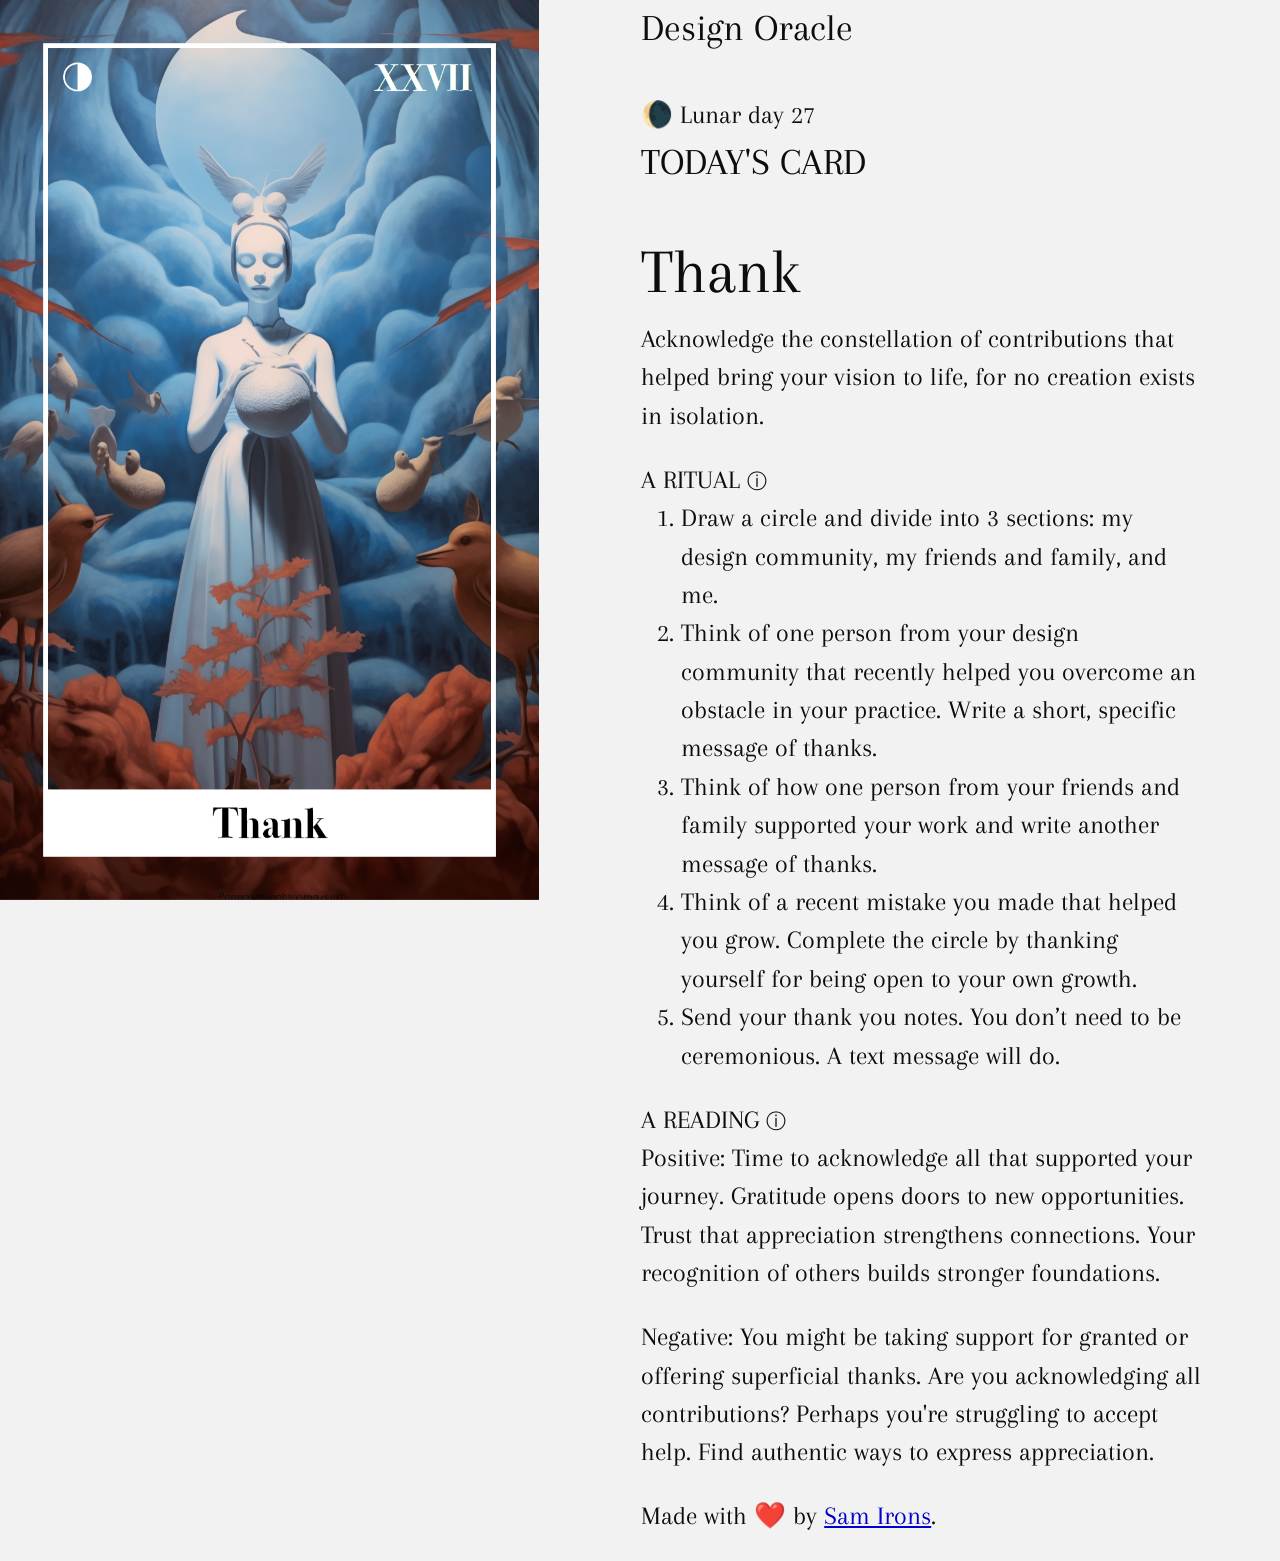
==== index.html @ b8d7bd9b "link color, dark mode image contrast, fixed card div on landscape, made by link" ====
<!DOCTYPE html>
<html lang="en">
<head>
  <meta charset="utf-8"/>
  <meta name="viewport" content="width=device-width, initial-scale=1">
  <link rel="stylesheet" href="css/normalize.css"/>
  <link rel="stylesheet" href="css/style.css"/>
  <link rel="icon" href="data:image/svg+xml,<svg xmlns=%22http://www.w3.org/2000/svg%22 viewBox=%220 0 100 100%22><text y=%22.9em%22 font-size=%2290%22>🌗</text></svg>">
  <title>𝐓𝐨𝐝𝐚𝐲'𝐬 𝐜𝐚𝐫𝐝 | 𝐃𝐞𝐬𝐢𝐠𝐧 𝐎𝐫𝐚𝐜𝐥𝐞</title>
</head>
<body>
  <nav>
    <h1>Design Oracle</h1>
  </nav>
  <div id="hero">
  </div>
  <div id="wrapper">
    <section>
      <div id="cardContent">
        <div id="lunarContainer">
        </div>
        <h2>Today's card</h2>
        <h3 id="cardTitle"></h3>
      </div>
      <div id="ritualContainer">
        <h4>A RITUAL</h4>
        <div class="tooltip">ⓘ<span class="tooltipText">For practical designers, use this ritual to explore today's card in your design practice.</span></div>
        <ol id="ritual">
        </ol>
      </div>
      <div id="oracleContainer">
        <h4>A READING</h4>
        <div class="tooltip">ⓘ<span class="tooltipText">For intuitive designers, use the following interpretations to drive insights and personal revelations about your practice.</span></div>
      </div>
      <p>Made with ❤️ by <a href="http://www.samirons.me/" target="_blank">Sam Irons</a>.</p>
    </section>
  </div>
<script type="text/javascript" src="index.js"></script>
<script type="module" src="content.js"></script>
</body>
</html>
---- css/style.css ----
:root {
    --primary-hs: 0 0%;
    --link-hs: 240 100%;
    --visited-link-hs: 271 68%;
    --l-0: 5%;
    --l-30: 30%;
    --l-80: 80%;
    --l-100: 95%;
    --l-link: 40%; }

@media (prefers-color-scheme: dark) {
    :root {
        --l-0: 95%;
        --l-30: 70%;
        --l-80: 20%;
        --l-100: 5%;
        --l-link: 75%; }
    img { filter: brightness(.85) contrast(1.1); }
}

@font-face {
font-family: 'Arapey Regular';
src: url('../fonts/Arapey-Regular.ttf') format('truetype');
font-weight: 1 999; }

@font-face {
font-family: 'Arapey Italic';
src: url('../fonts/Arapey-Italic.ttf') format('truetype');
font-weight: 1 999; }

html { vertical-align: baseline; }

body {
font-family: 'Arapey Regular', Iowan Old Style, Apple Garamond, Baskerville, Times New Roman, Droid Serif, Times, Source Serif Pro, serif, Apple Color Emoji, Segoe UI Emoji, Segoe UI Symbol;
line-height: 1.5; 
color: hsl(var(--primary-hs) var(--l-0));
background-color: hsl(var(--primary-hs) var(--l-100)); }

img {
display:  block;
max-width: 100dvw; }

section {
padding: 0 2em;
max-width: 35em; }

nav { padding:0 2em; }

@media (orientation: landscape) {
    body { 
        font-size: 2dvw;
        display: grid;
        grid-template-columns: calc((100dvh - 2.25em) * .67) 1fr;
        grid-template-rows: 2.25em 1fr;
    }
    
    nav {
        grid-column: 2 / span 1;
        grid-row: 1 / span 1;
        padding: 0 3em; }

    section {
        padding: 0 3em;
    }
    
    img.hero { height:calc(100dvh); }
    
    div#hero { 
        grid-column: 1 / span 1;
        grid-row: 1 / span 2;
        position: sticky;
        top: 0;
        height: 100vh; }
    
    div#wrapper { 
        grid-column: 2 / span 1;
        grid-row: 2 / span 1; }

    .tooltip .tooltipText { width: 20dvw; }
}

@media (orientation: portrait) {
    body { 
        font-size: 3dvh;
        line-height: 1.5; }
    
    img.hero { width:100dvw; }

    
    .tooltip .tooltipText { width: 20dvh; }
}


h1 { 
font-size: 1.5em;
margin: 0; }

h2 {
margin: 0;
text-transform: uppercase; }

h3 {
font-size: 2.5em; 
margin: .5em 0 0 0 }

h4 {
display: inline-block;
margin: 0; }

p, ol { margin-top:0 }

a { color: hsl(var(--link-hs) var(--l-link)); }

#lunarContainer p {
margin-top: 1.5em;
margin-bottom: 0;
}

.tooltip {
  font-size: .8em;
  position: relative;
  display: inline-block; }

.tooltip .tooltipText {
  visibility: hidden;
  background-color: black;
  color: #fff;
  padding: .5em;
  border-radius: 2px;
  position: absolute;
  z-index: 1; }

.tooltip:hover .tooltipText { visibility: visible; }
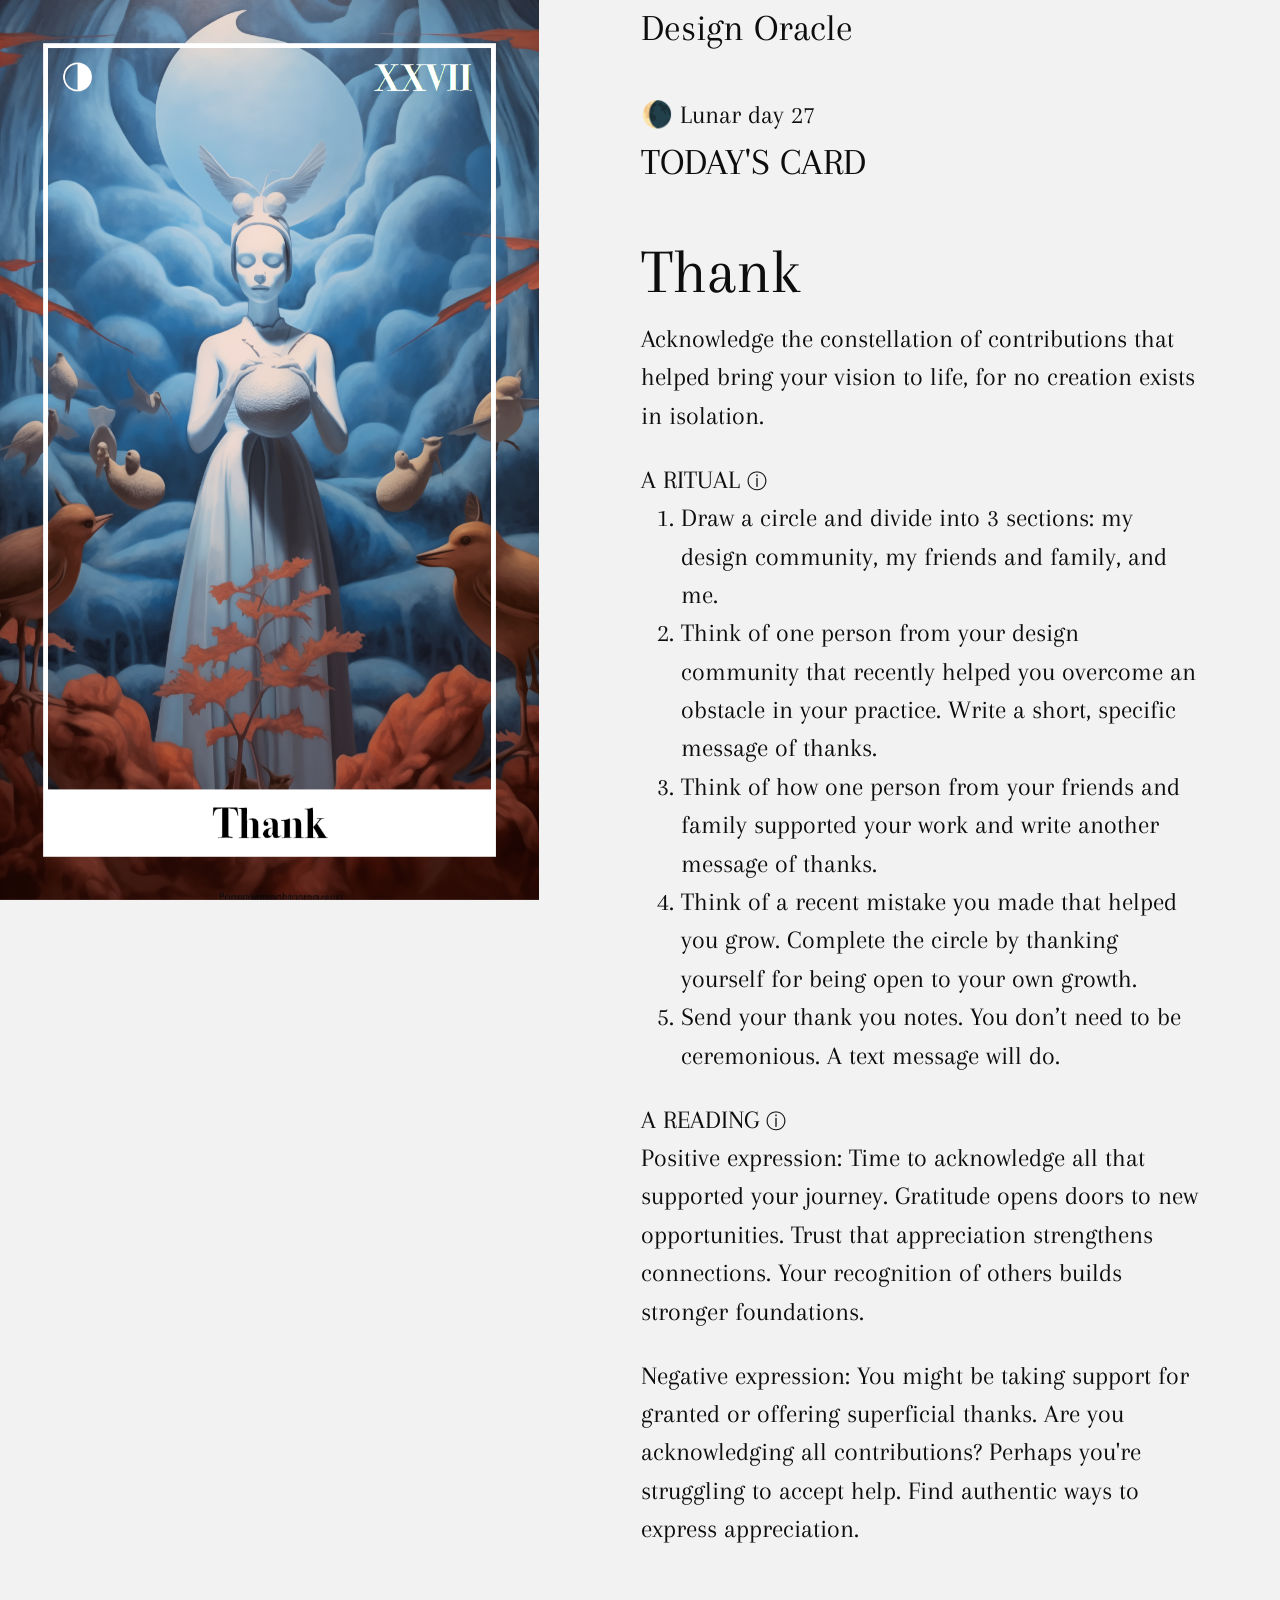
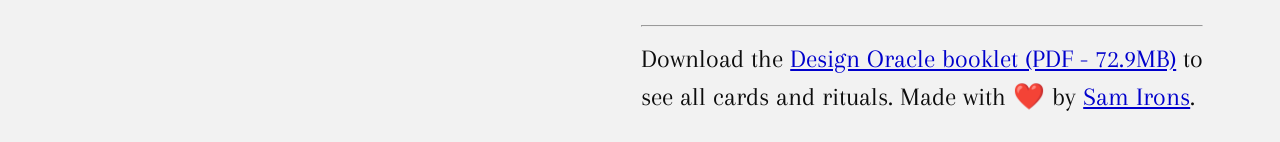
==== commit 00026357: "Added booklet PDF for download, added card content for Embark and Polish" ====
--- a/index.html
+++ b/index.html
@@ -32,7 +32,9 @@
         <h4>A READING</h4>
         <div class="tooltip">ⓘ<span class="tooltipText">For intuitive designers, use the following interpretations to drive insights and personal revelations about your practice.</span></div>
       </div>
-      <p>Made with ❤️ by <a href="http://www.samirons.me/" target="_blank">Sam Irons</a>.</p>
+      <br/>
+      <hr/>
+      <p>Download the <a href="files/design-oracle-booklet.pdf" target="_blank">Design Oracle booklet (PDF - 72.9MB)</a> to see all cards and rituals. Made with ❤️ by <a href="http://www.samirons.me/" target="_blank">Sam Irons</a>.</p>
     </section>
   </div>
 <script type="text/javascript" src="index.js"></script>
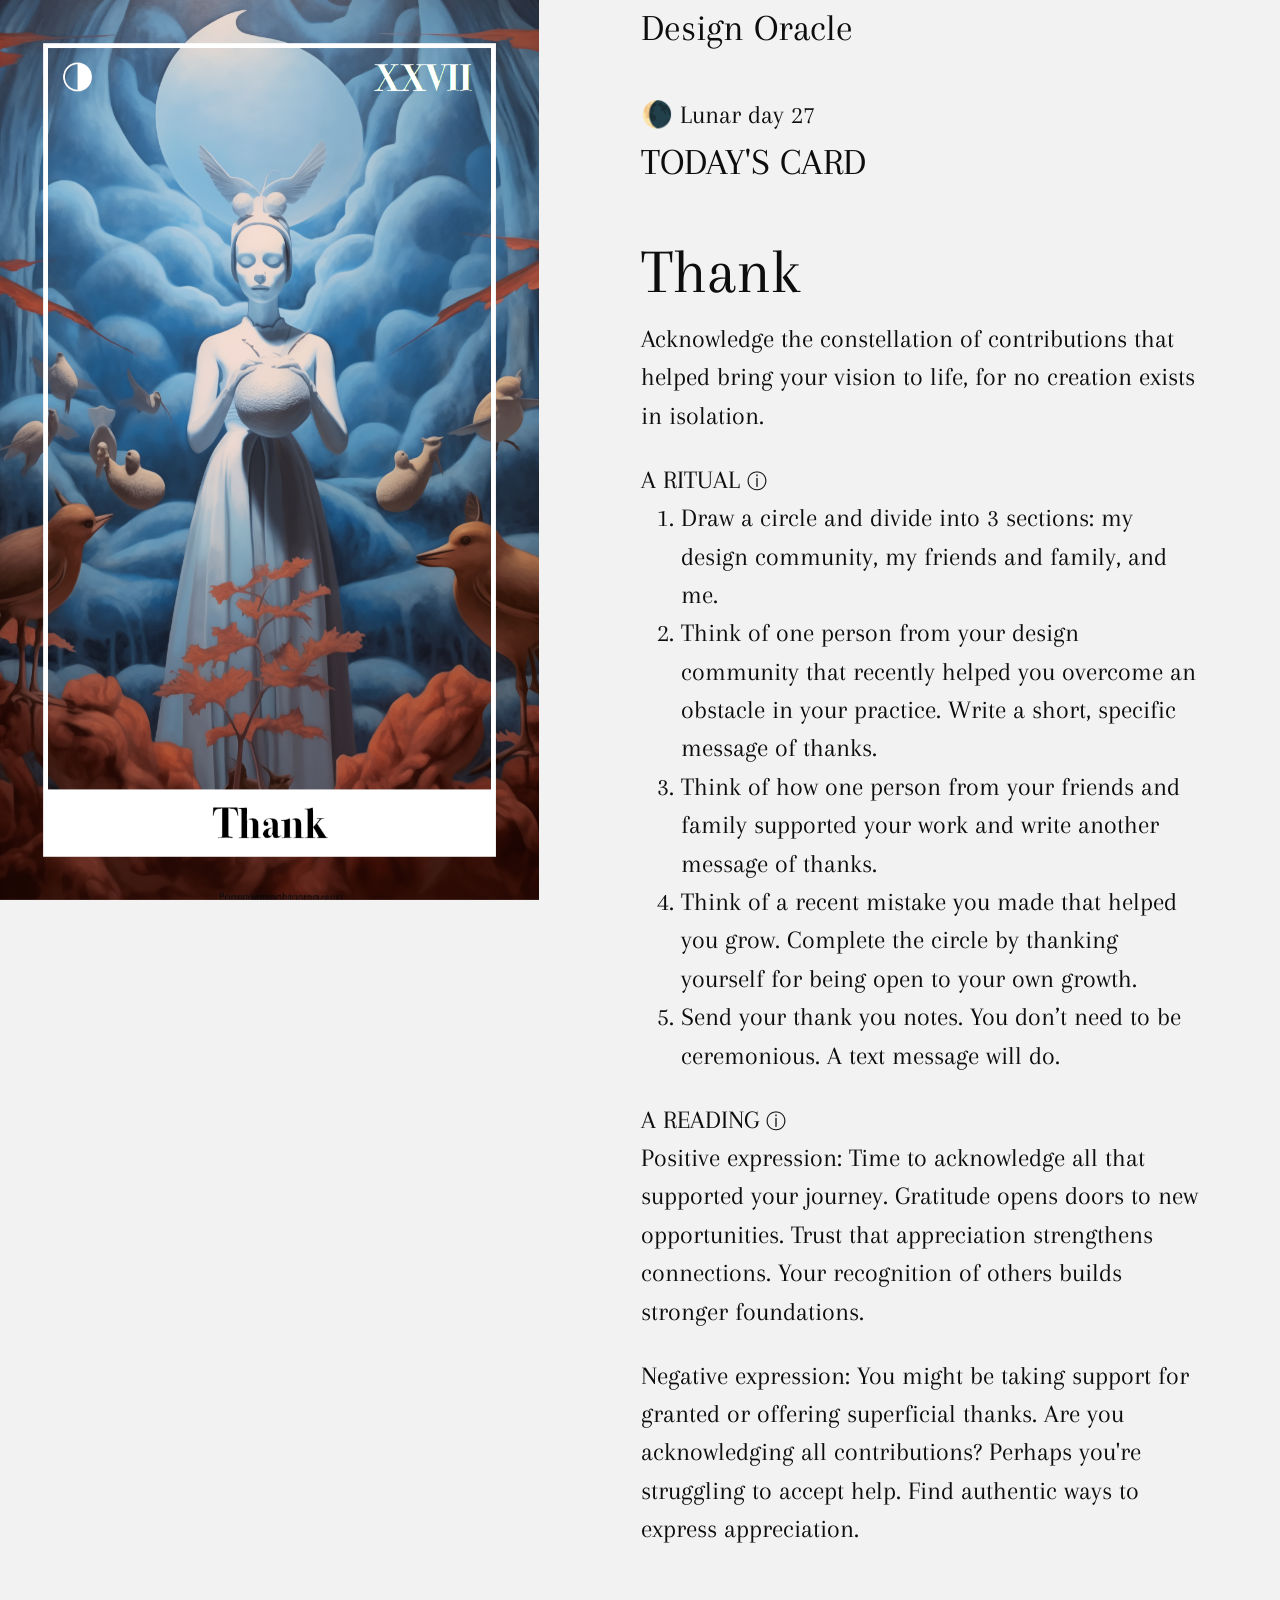
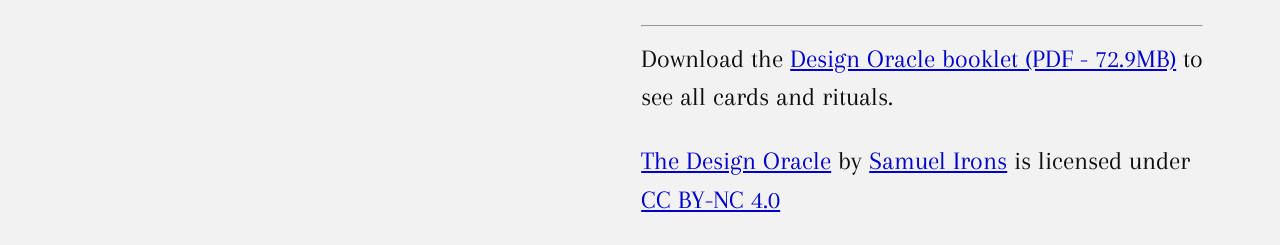
==== commit 7204d464: "licencing matter on index and in booklet" ====
--- a/index.html
+++ b/index.html
@@ -34,7 +34,8 @@
       </div>
       <br/>
       <hr/>
-      <p>Download the <a href="files/design-oracle-booklet.pdf" target="_blank">Design Oracle booklet (PDF - 72.9MB)</a> to see all cards and rituals. Made with ❤️ by <a href="http://www.samirons.me/" target="_blank">Sam Irons</a>.</p>
+      <p>Download the <a href="files/design-oracle-booklet.pdf" target="_blank">Design Oracle booklet (PDF - 72.9MB)</a> to see all cards and rituals.</p>
+      <p xmlns:cc="http://creativecommons.org/ns#" xmlns:dct="http://purl.org/dc/terms/"><a property="dct:title" rel="cc:attributionURL" href="http://design-oracle.github.io">The Design Oracle</a> by <a rel="cc:attributionURL dct:creator" property="cc:attributionName" href="http://www.samirons.me/" target="_blank">Samuel Irons</a> is licensed under <a href="https://creativecommons.org/licenses/by-nc/4.0/?ref=chooser-v1" target="_blank" rel="license noopener noreferrer" style="display:inline-block;">CC BY-NC 4.0</a></p>
     </section>
   </div>
 <script type="text/javascript" src="index.js"></script>
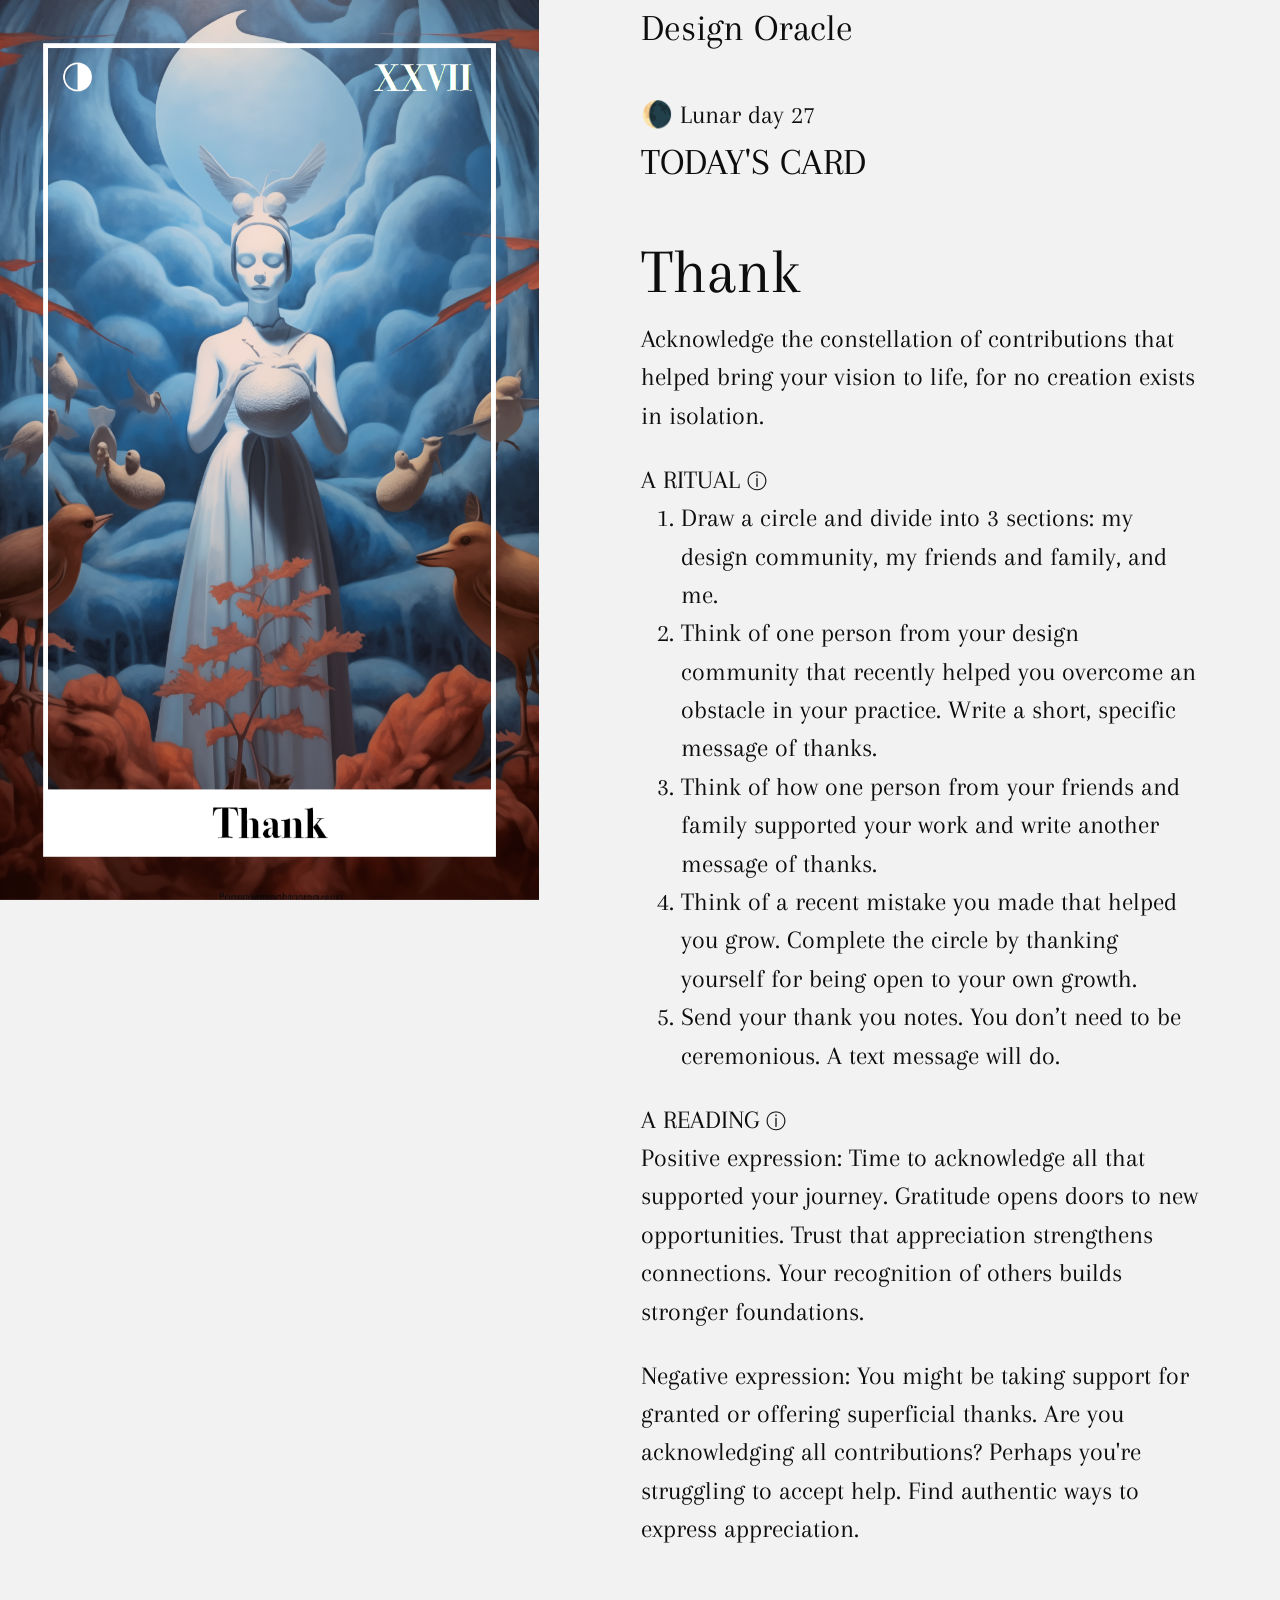
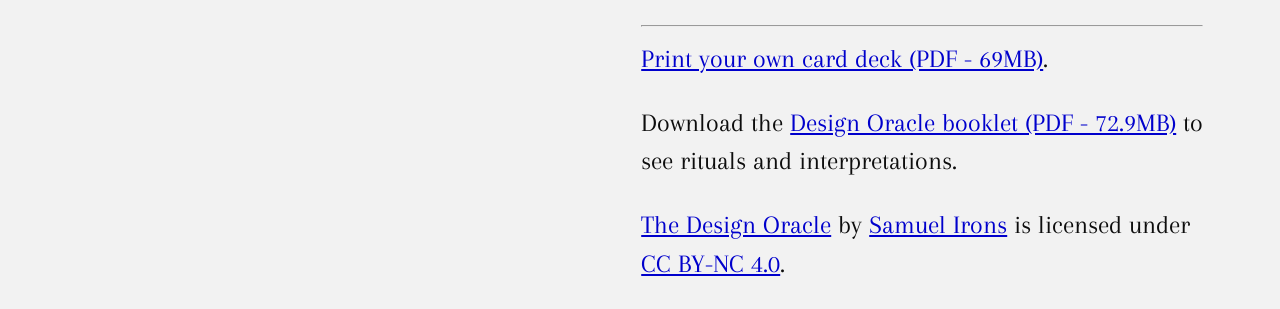
==== commit 541ef329: "print at home pdf added and link in index" ====
--- a/index.html
+++ b/index.html
@@ -34,8 +34,9 @@
       </div>
       <br/>
       <hr/>
-      <p>Download the <a href="files/design-oracle-booklet.pdf" target="_blank">Design Oracle booklet (PDF - 72.9MB)</a> to see all cards and rituals.</p>
-      <p xmlns:cc="http://creativecommons.org/ns#" xmlns:dct="http://purl.org/dc/terms/"><a property="dct:title" rel="cc:attributionURL" href="http://design-oracle.github.io">The Design Oracle</a> by <a rel="cc:attributionURL dct:creator" property="cc:attributionName" href="http://www.samirons.me/" target="_blank">Samuel Irons</a> is licensed under <a href="https://creativecommons.org/licenses/by-nc/4.0/?ref=chooser-v1" target="_blank" rel="license noopener noreferrer" style="display:inline-block;">CC BY-NC 4.0</a></p>
+      <p><a href="files/design-oracle-print-at-home.pdf" target="_blank">Print your own card deck (PDF - 69MB)</a>.</p>
+      <p>Download the <a href="files/design-oracle-booklet.pdf" target="_blank">Design Oracle booklet (PDF - 72.9MB)</a> to see rituals and interpretations.</p>
+      <p xmlns:cc="http://creativecommons.org/ns#" xmlns:dct="http://purl.org/dc/terms/"><a property="dct:title" rel="cc:attributionURL" href="http://design-oracle.github.io">The Design Oracle</a> by <a rel="cc:attributionURL dct:creator" property="cc:attributionName" href="http://www.samirons.me/" target="_blank">Samuel Irons</a> is licensed under <a href="https://creativecommons.org/licenses/by-nc/4.0/?ref=chooser-v1" target="_blank" rel="license noopener noreferrer" style="display:inline-block;">CC BY-NC 4.0</a>.</p>
     </section>
   </div>
 <script type="text/javascript" src="index.js"></script>
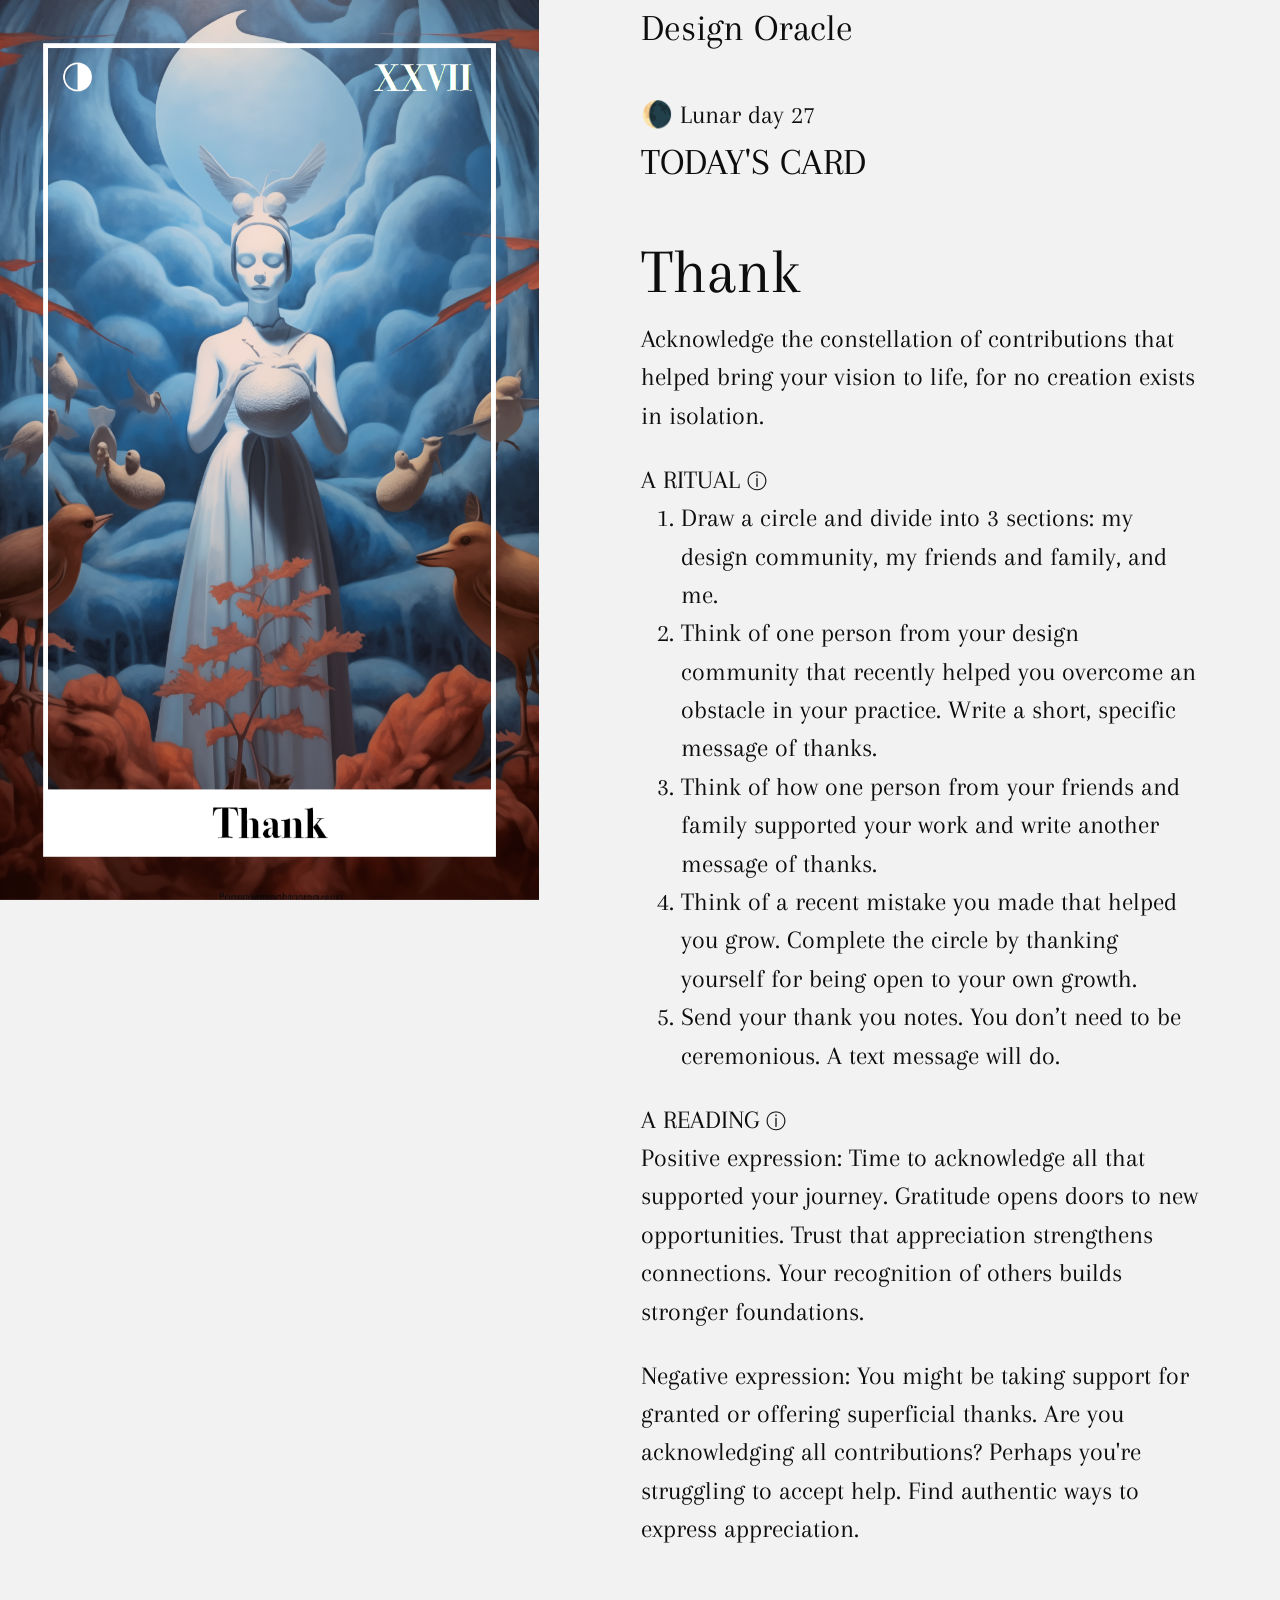
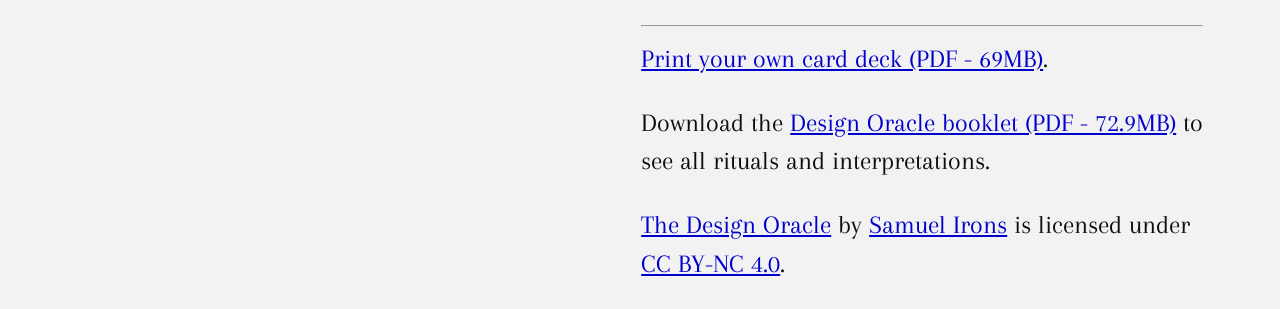
==== commit 7ad75d9e: "small language tweak on index" ====
--- a/index.html
+++ b/index.html
@@ -35,7 +35,7 @@
       <br/>
       <hr/>
       <p><a href="files/design-oracle-print-at-home.pdf" target="_blank">Print your own card deck (PDF - 69MB)</a>.</p>
-      <p>Download the <a href="files/design-oracle-booklet.pdf" target="_blank">Design Oracle booklet (PDF - 72.9MB)</a> to see rituals and interpretations.</p>
+      <p>Download the <a href="files/design-oracle-booklet.pdf" target="_blank">Design Oracle booklet (PDF - 72.9MB)</a> to see all rituals and interpretations.</p>
       <p xmlns:cc="http://creativecommons.org/ns#" xmlns:dct="http://purl.org/dc/terms/"><a property="dct:title" rel="cc:attributionURL" href="http://design-oracle.github.io">The Design Oracle</a> by <a rel="cc:attributionURL dct:creator" property="cc:attributionName" href="http://www.samirons.me/" target="_blank">Samuel Irons</a> is licensed under <a href="https://creativecommons.org/licenses/by-nc/4.0/?ref=chooser-v1" target="_blank" rel="license noopener noreferrer" style="display:inline-block;">CC BY-NC 4.0</a>.</p>
     </section>
   </div>
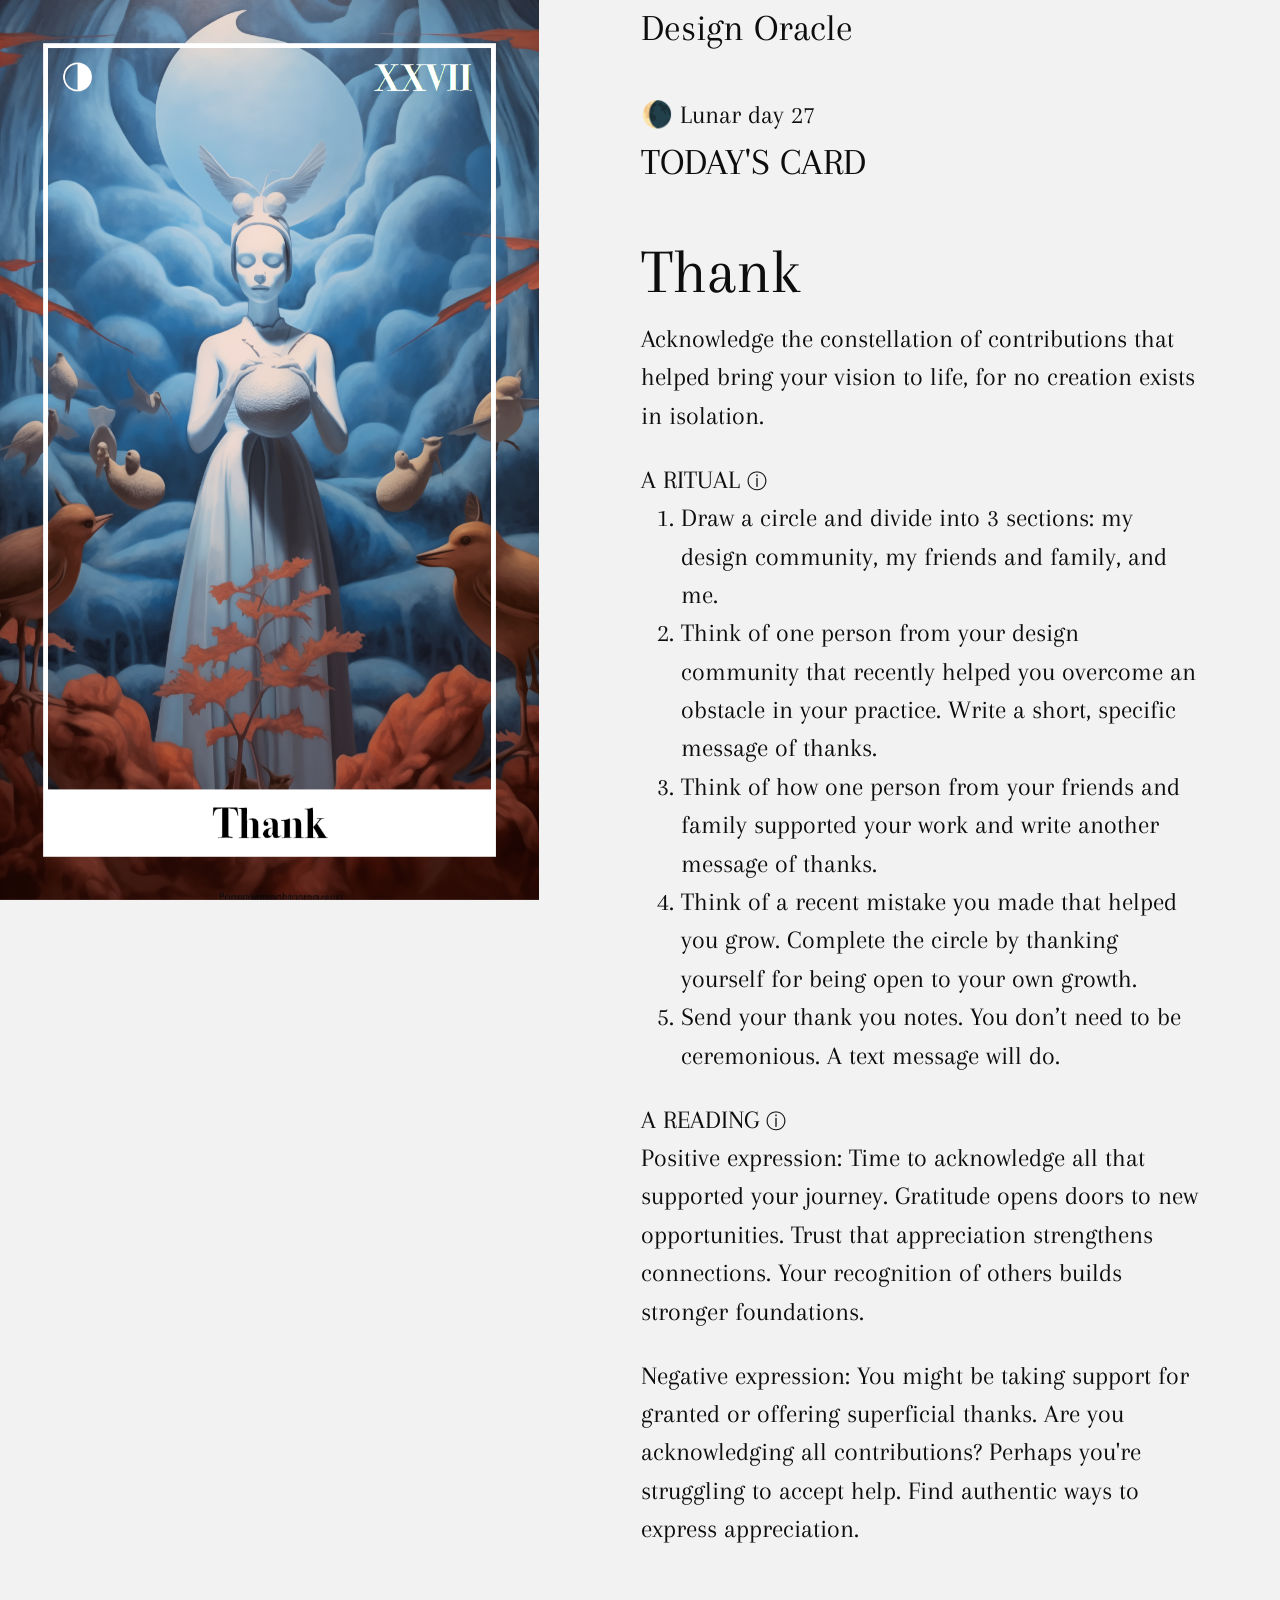
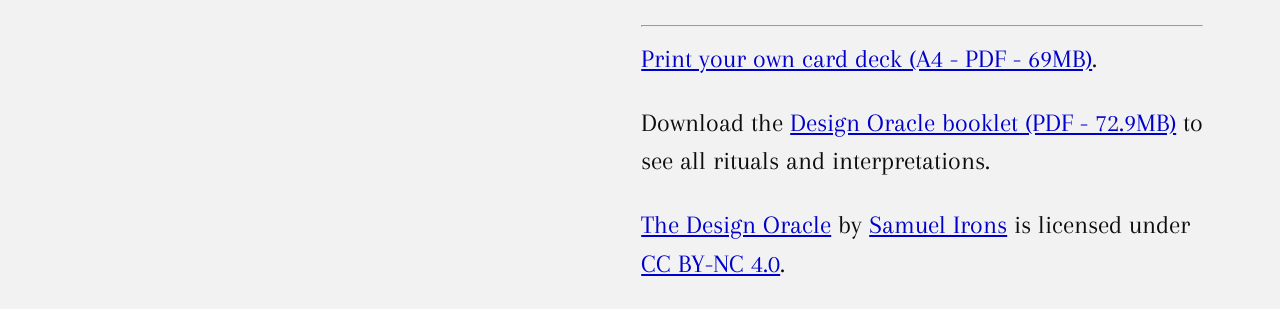
==== commit 35a3ded5: "added mention for A4 sizing" ====
--- a/index.html
+++ b/index.html
@@ -34,7 +34,7 @@
       </div>
       <br/>
       <hr/>
-      <p><a href="files/design-oracle-print-at-home.pdf" target="_blank">Print your own card deck (PDF - 69MB)</a>.</p>
+      <p><a href="files/design-oracle-print-at-home.pdf" target="_blank">Print your own card deck (A4 - PDF - 69MB)</a>.</p>
       <p>Download the <a href="files/design-oracle-booklet.pdf" target="_blank">Design Oracle booklet (PDF - 72.9MB)</a> to see all rituals and interpretations.</p>
       <p xmlns:cc="http://creativecommons.org/ns#" xmlns:dct="http://purl.org/dc/terms/"><a property="dct:title" rel="cc:attributionURL" href="http://design-oracle.github.io">The Design Oracle</a> by <a rel="cc:attributionURL dct:creator" property="cc:attributionName" href="http://www.samirons.me/" target="_blank">Samuel Irons</a> is licensed under <a href="https://creativecommons.org/licenses/by-nc/4.0/?ref=chooser-v1" target="_blank" rel="license noopener noreferrer" style="display:inline-block;">CC BY-NC 4.0</a>.</p>
     </section>
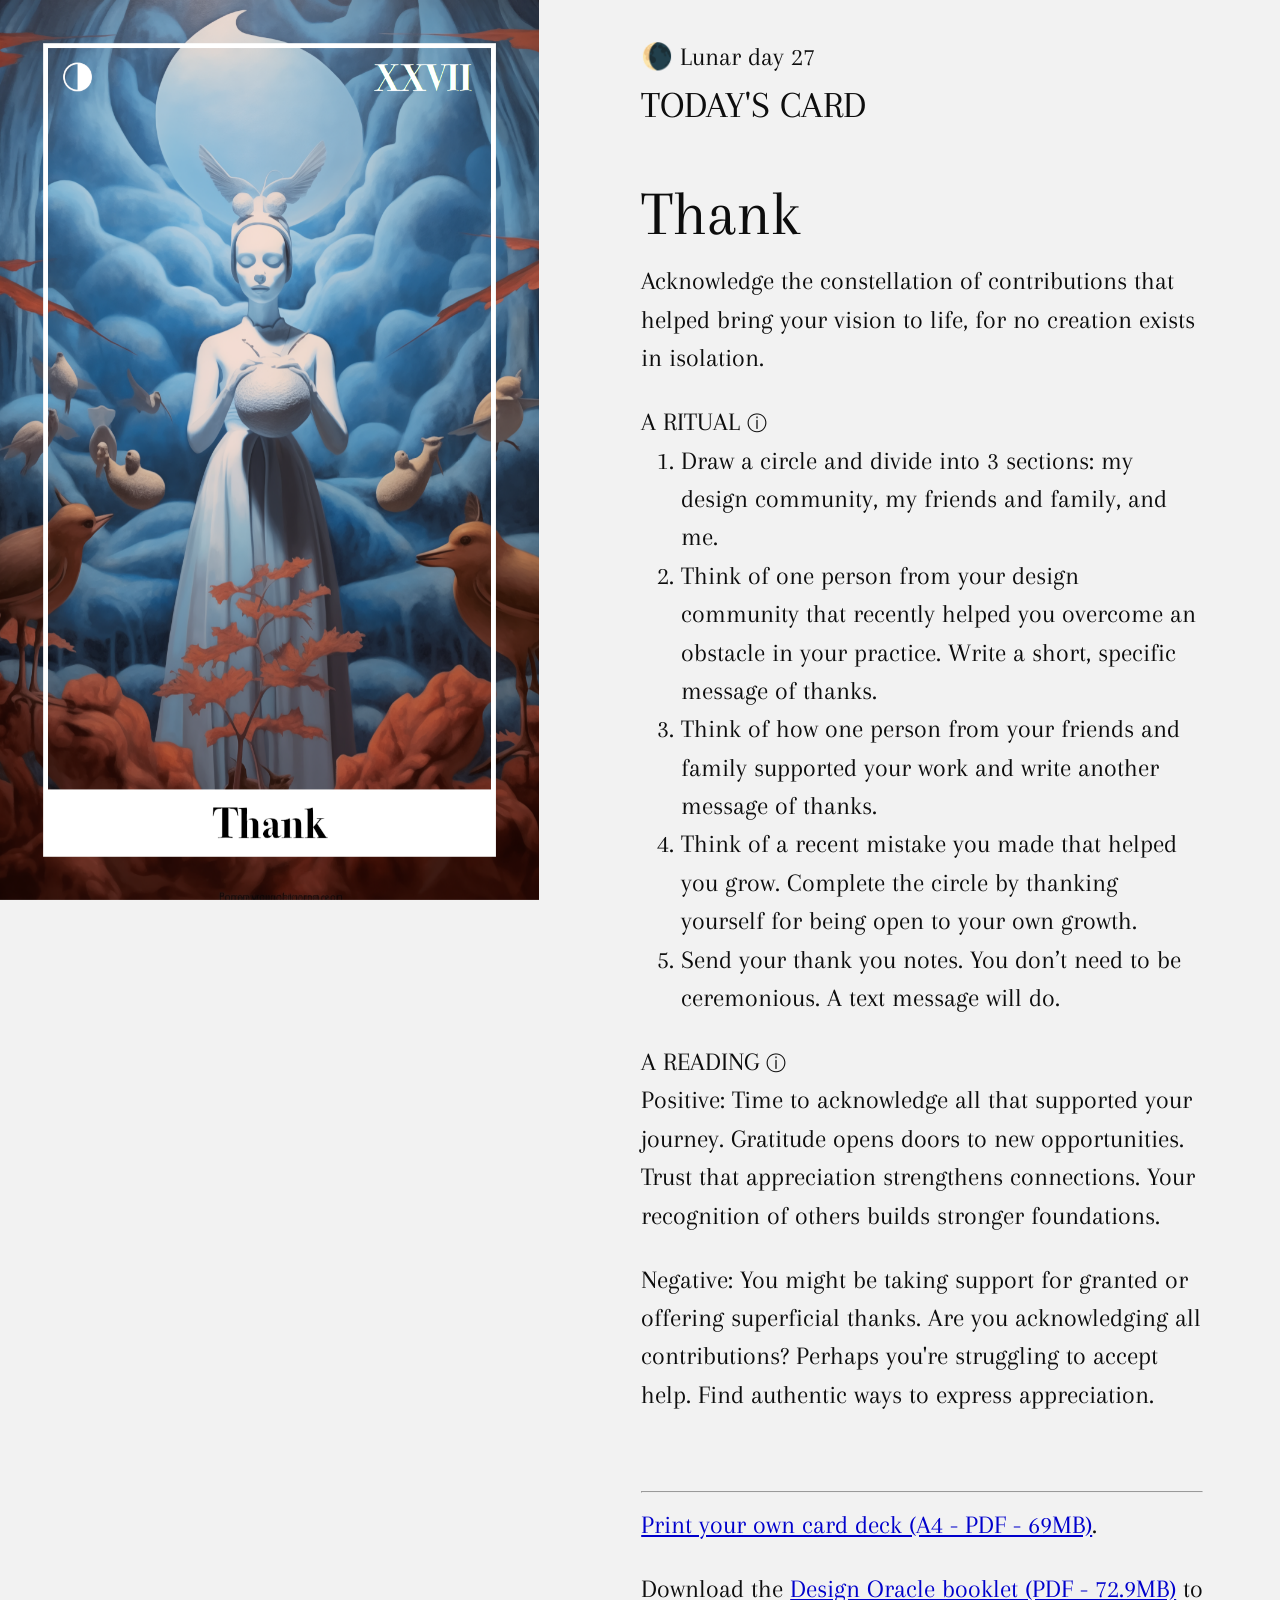
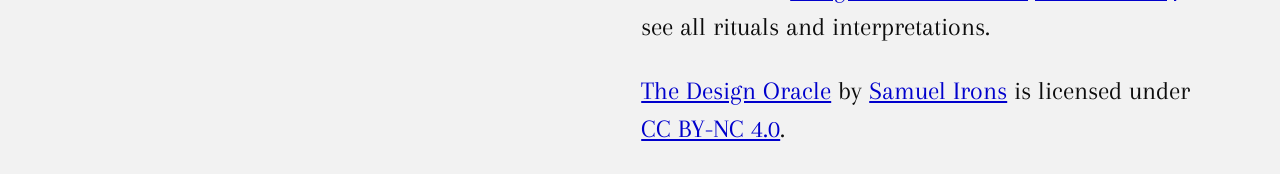
==== commit 66d1d6bc: "removed nav element and h1" ====
--- a/index.html
+++ b/index.html
@@ -9,9 +9,6 @@
   <title>𝐓𝐨𝐝𝐚𝐲'𝐬 𝐜𝐚𝐫𝐝 | 𝐃𝐞𝐬𝐢𝐠𝐧 𝐎𝐫𝐚𝐜𝐥𝐞</title>
 </head>
 <body>
-  <nav>
-    <h1>Design Oracle</h1>
-  </nav>
   <div id="hero">
   </div>
   <div id="wrapper">
--- a/css/style.css
+++ b/css/style.css
@@ -74,7 +74,7 @@
     
     div#wrapper { 
         grid-column: 2 / span 1;
-        grid-row: 2 / span 1; }
+        grid-row: 1 / span 2; }
 
     .tooltip .tooltipText { width: 20dvw; }
 }
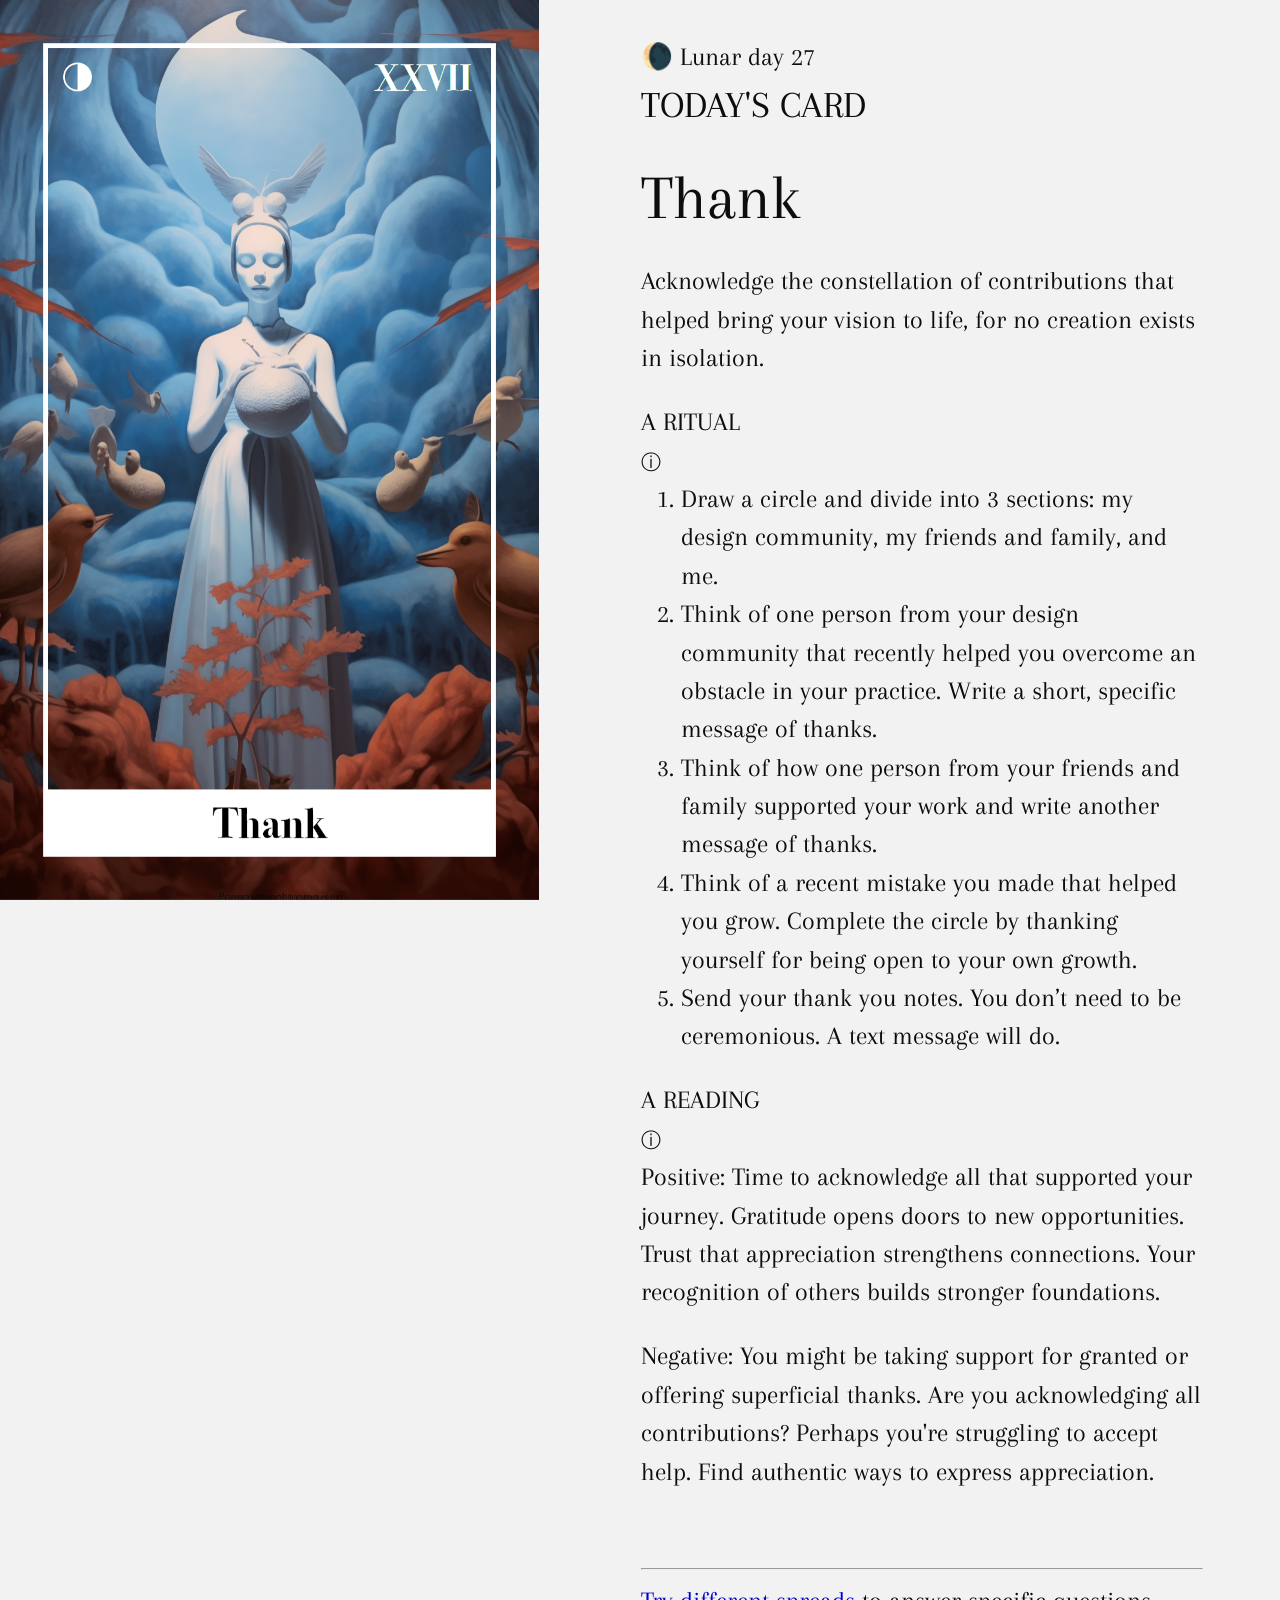
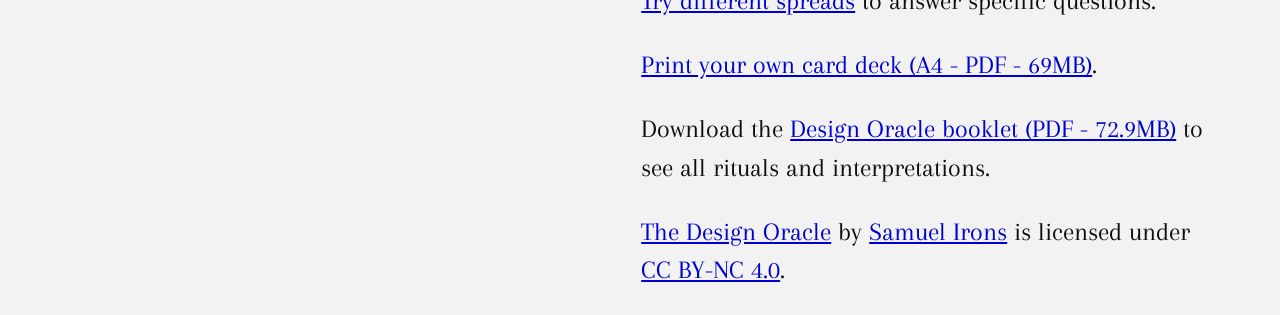
==== commit 6259adb4: "added spreads page and clamped body font size for large viewports Co-Authored-By: Claude Sonnet 4.6 " ====
--- a/index.html
+++ b/index.html
@@ -1,42 +1,96 @@
-<!DOCTYPE html>
+<!doctype html>
 <html lang="en">
-<head>
-  <meta charset="utf-8"/>
-  <meta name="viewport" content="width=device-width, initial-scale=1">
-  <link rel="stylesheet" href="css/normalize.css"/>
-  <link rel="stylesheet" href="css/style.css"/>
-  <link rel="icon" href="data:image/svg+xml,<svg xmlns=%22http://www.w3.org/2000/svg%22 viewBox=%220 0 100 100%22><text y=%22.9em%22 font-size=%2290%22>🌗</text></svg>">
-  <title>𝐓𝐨𝐝𝐚𝐲'𝐬 𝐜𝐚𝐫𝐝 | 𝐃𝐞𝐬𝐢𝐠𝐧 𝐎𝐫𝐚𝐜𝐥𝐞</title>
-</head>
-<body>
-  <div id="hero">
-  </div>
-  <div id="wrapper">
-    <section>
-      <div id="cardContent">
-        <div id="lunarContainer">
+    <head>
+        <meta charset="utf-8" />
+        <meta name="viewport" content="width=device-width, initial-scale=1" />
+        <link rel="stylesheet" href="css/normalize.css" />
+        <link rel="stylesheet" href="css/style.css" />
+        <link
+            rel="icon"
+            href="data:image/svg+xml,<svg xmlns=%22http://www.w3.org/2000/svg%22 viewBox=%220 0 100 100%22><text y=%22.9em%22 font-size=%2290%22>🌗</text></svg>"
+        />
+        <title>𝐓𝐨𝐝𝐚𝐲'𝐬 𝐜𝐚𝐫𝐝 | 𝐃𝐞𝐬𝐢𝐠𝐧 𝐎𝐫𝐚𝐜𝐥𝐞</title>
+    </head>
+    <body>
+        <div id="hero"></div>
+        <div id="wrapper">
+            <section>
+                <div id="cardContent">
+                    <div id="lunarContainer"></div>
+                    <h2>Today's card</h2>
+                    <h3 id="cardTitle"></h3>
+                </div>
+                <div id="ritualContainer">
+                    <h4>A RITUAL</h4>
+                    <div class="tooltip">
+                        ⓘ<span class="tooltipText"
+                            >For practical designers, use this ritual to explore
+                            today's card in your design practice.</span
+                        >
+                    </div>
+                    <ol id="ritual"></ol>
+                </div>
+                <div id="oracleContainer">
+                    <h4>A READING</h4>
+                    <div class="tooltip">
+                        ⓘ<span class="tooltipText"
+                            >For intuitive designers, use the following
+                            interpretations to drive insights and personal
+                            revelations about your practice.</span
+                        >
+                    </div>
+                </div>
+                <br />
+                <hr />
+                <p>
+                    <a href="spreads.html">Try different spreads</a> to answer
+                    specific questions.
+                </p>
+                <p></p>
+                <p>
+                    <a
+                        href="files/design-oracle-print-at-home.pdf"
+                        target="_blank"
+                        >Print your own card deck (A4 - PDF - 69MB)</a
+                    >.
+                </p>
+                <p>
+                    Download the
+                    <a href="files/design-oracle-booklet.pdf" target="_blank"
+                        >Design Oracle booklet (PDF - 72.9MB)</a
+                    >
+                    to see all rituals and interpretations.
+                </p>
+                <p
+                    xmlns:cc="http://creativecommons.org/ns#"
+                    xmlns:dct="http://purl.org/dc/terms/"
+                >
+                    <a
+                        property="dct:title"
+                        rel="cc:attributionURL"
+                        href="http://design-oracle.github.io"
+                        >The Design Oracle</a
+                    >
+                    by
+                    <a
+                        rel="cc:attributionURL dct:creator"
+                        property="cc:attributionName"
+                        href="http://www.samirons.me/"
+                        target="_blank"
+                        >Samuel Irons</a
+                    >
+                    is licensed under
+                    <a
+                        href="https://creativecommons.org/licenses/by-nc/4.0/?ref=chooser-v1"
+                        target="_blank"
+                        rel="license noopener noreferrer"
+                        style="display: inline-block"
+                        >CC BY-NC 4.0</a
+                    >.
+                </p>
+            </section>
         </div>
-        <h2>Today's card</h2>
-        <h3 id="cardTitle"></h3>
-      </div>
-      <div id="ritualContainer">
-        <h4>A RITUAL</h4>
-        <div class="tooltip">ⓘ<span class="tooltipText">For practical designers, use this ritual to explore today's card in your design practice.</span></div>
-        <ol id="ritual">
-        </ol>
-      </div>
-      <div id="oracleContainer">
-        <h4>A READING</h4>
-        <div class="tooltip">ⓘ<span class="tooltipText">For intuitive designers, use the following interpretations to drive insights and personal revelations about your practice.</span></div>
-      </div>
-      <br/>
-      <hr/>
-      <p><a href="files/design-oracle-print-at-home.pdf" target="_blank">Print your own card deck (A4 - PDF - 69MB)</a>.</p>
-      <p>Download the <a href="files/design-oracle-booklet.pdf" target="_blank">Design Oracle booklet (PDF - 72.9MB)</a> to see all rituals and interpretations.</p>
-      <p xmlns:cc="http://creativecommons.org/ns#" xmlns:dct="http://purl.org/dc/terms/"><a property="dct:title" rel="cc:attributionURL" href="http://design-oracle.github.io">The Design Oracle</a> by <a rel="cc:attributionURL dct:creator" property="cc:attributionName" href="http://www.samirons.me/" target="_blank">Samuel Irons</a> is licensed under <a href="https://creativecommons.org/licenses/by-nc/4.0/?ref=chooser-v1" target="_blank" rel="license noopener noreferrer" style="display:inline-block;">CC BY-NC 4.0</a>.</p>
-    </section>
-  </div>
-<script type="text/javascript" src="index.js"></script>
-<script type="module" src="content.js"></script>
-</body>
-</html>+        <script type="text/javascript" src="index.js"></script>
+        <script type="module" src="content.js"></script>
+    </body>
+</html>
--- a/css/style.css
+++ b/css/style.css
@@ -6,7 +6,8 @@
     --l-30: 30%;
     --l-80: 80%;
     --l-100: 95%;
-    --l-link: 40%; }
+    --l-link: 40%;
+}
 
 @media (prefers-color-scheme: dark) {
     :root {
@@ -14,120 +15,399 @@
         --l-30: 70%;
         --l-80: 20%;
         --l-100: 5%;
-        --l-link: 75%; }
-    img { filter: brightness(.85) contrast(1.1); }
+        --l-link: 75%;
+    }
+    img {
+        filter: brightness(0.85) contrast(1.1);
+    }
 }
 
 @font-face {
-font-family: 'Arapey Regular';
-src: url('../fonts/Arapey-Regular.ttf') format('truetype');
-font-weight: 1 999; }
+    font-family: "Arapey Regular";
+    src: url("../fonts/Arapey-Regular.ttf") format("truetype");
+    font-weight: 1 999;
+}
 
 @font-face {
-font-family: 'Arapey Italic';
-src: url('../fonts/Arapey-Italic.ttf') format('truetype');
-font-weight: 1 999; }
-
-html { vertical-align: baseline; }
+    font-family: "Arapey Italic";
+    src: url("../fonts/Arapey-Italic.ttf") format("truetype");
+    font-weight: 1 999;
+}
+
+html {
+    vertical-align: baseline;
+}
 
 body {
-font-family: 'Arapey Regular', Iowan Old Style, Apple Garamond, Baskerville, Times New Roman, Droid Serif, Times, Source Serif Pro, serif, Apple Color Emoji, Segoe UI Emoji, Segoe UI Symbol;
-line-height: 1.5; 
-color: hsl(var(--primary-hs) var(--l-0));
-background-color: hsl(var(--primary-hs) var(--l-100)); }
+    font-family:
+        "Arapey Regular",
+        Iowan Old Style,
+        Apple Garamond,
+        Baskerville,
+        Times New Roman,
+        Droid Serif,
+        Times,
+        Source Serif Pro,
+        serif,
+        Apple Color Emoji,
+        Segoe UI Emoji,
+        Segoe UI Symbol;
+    line-height: 1.5;
+    color: hsl(var(--primary-hs) var(--l-0));
+    background-color: hsl(var(--primary-hs) var(--l-100));
+}
 
 img {
-display:  block;
-max-width: 100dvw; }
+    display: block;
+    max-width: 100dvw;
+}
 
 section {
-padding: 0 2em;
-max-width: 35em; }
-
-nav { padding:0 2em; }
+    padding: 0 2em;
+    max-width: 35em;
+}
+
+nav {
+    padding: 0 2em;
+}
 
 @media (orientation: landscape) {
-    body { 
-        font-size: 2dvw;
+    body {
+        font-size: clamp(16px, 2dvw, 26px);
         display: grid;
-        grid-template-columns: calc((100dvh - 2.25em) * .67) 1fr;
+        grid-template-columns: calc((100dvh - 2.25em) * 0.67) 1fr;
         grid-template-rows: 2.25em 1fr;
     }
-    
+
     nav {
         grid-column: 2 / span 1;
         grid-row: 1 / span 1;
-        padding: 0 3em; }
+        padding: 0 3em;
+    }
 
     section {
         padding: 0 3em;
-    }
-    
-    img.hero { height:calc(100dvh); }
-    
-    div#hero { 
+        margin: 0 auto;
+    }
+
+    img.hero {
+        height: calc(100dvh);
+    }
+
+    div#hero {
         grid-column: 1 / span 1;
         grid-row: 1 / span 2;
         position: sticky;
         top: 0;
-        height: 100vh; }
-    
-    div#wrapper { 
+        height: 100vh;
+    }
+
+    div#wrapper {
         grid-column: 2 / span 1;
-        grid-row: 1 / span 2; }
-
-    .tooltip .tooltipText { width: 20dvw; }
+        grid-row: 1 / span 2;
+        min-width: 0;
+    }
+
+    .tooltip .tooltipText {
+        width: 20dvw;
+    }
 }
 
 @media (orientation: portrait) {
-    body { 
-        font-size: 3dvh;
-        line-height: 1.5; }
-    
-    img.hero { width:100dvw; }
-
-    
-    .tooltip .tooltipText { width: 20dvh; }
-}
-
-
-h1 { 
-font-size: 1.5em;
-margin: 0; }
+    body {
+        font-size: clamp(16px, 3dvh, 26px);
+        line-height: 1.5;
+    }
+
+    img.hero {
+        width: 100dvw;
+    }
+
+    .tooltip .tooltipText {
+        width: 20dvh;
+    }
+    section {
+        margin: 0 auto;
+    }
+}
+
+h1 {
+    font-size: 1.5em;
+    margin: 0;
+}
 
 h2 {
-margin: 0;
-text-transform: uppercase; }
+    margin: 0;
+    text-transform: uppercase;
+}
 
 h3 {
-font-size: 2.5em; 
-margin: .5em 0 0 0 }
+    font-size: 2.5em;
+    line-height: 1em;
+    margin: 0.5em 0;
+}
 
 h4 {
-display: inline-block;
-margin: 0; }
-
-p, ol { margin-top:0 }
-
-a { color: hsl(var(--link-hs) var(--l-link)); }
+    text-transform: uppercase;
+    margin: 0;
+}
+
+p,
+ol {
+    margin-top: 0;
+}
+
+a {
+    color: hsl(var(--link-hs) var(--l-link));
+}
 
 #lunarContainer p {
-margin-top: 1.5em;
-margin-bottom: 0;
+    margin-top: 1.5em;
+    margin-bottom: 0;
 }
 
 .tooltip {
-  font-size: .8em;
-  position: relative;
-  display: inline-block; }
+    font-size: 0.8em;
+    position: relative;
+    display: inline-block;
+}
 
 .tooltip .tooltipText {
-  visibility: hidden;
-  background-color: black;
-  color: #fff;
-  padding: .5em;
-  border-radius: 2px;
-  position: absolute;
-  z-index: 1; }
-
-.tooltip:hover .tooltipText { visibility: visible; }+    visibility: hidden;
+    background-color: black;
+    color: #fff;
+    padding: 0.5em 1em 0.75em;
+    border-radius: 4px;
+    position: absolute;
+    z-index: 1;
+}
+
+.tooltip:hover .tooltipText {
+    visibility: visible;
+}
+
+.tooltipText {
+    border: 1px solid #fff;
+}
+
+.spreadImg {
+    width: 100%;
+    margin: 0.5em 0 1.5em;
+}
+
+/* ── Spreads page ── */
+
+.spread-tabs {
+    display: flex;
+    flex-wrap: nowrap;
+    overflow-x: auto;
+    scrollbar-width: none;
+    gap: 0;
+    margin: 1em 0 0;
+    padding: 0;
+    border-bottom: 1px solid hsl(var(--primary-hs) var(--l-80));
+    list-style: none;
+}
+
+.spread-tabs::-webkit-scrollbar {
+    display: none;
+}
+
+.tab-btn {
+    font-family: inherit;
+    font-size: 0.75em;
+    cursor: pointer;
+    padding: 0.5em 0.8em;
+    border: none;
+    border-bottom: 2px solid transparent;
+    background: transparent;
+    color: hsl(var(--primary-hs) var(--l-30));
+    margin-bottom: -1px;
+    line-height: 1.4;
+    text-align: left;
+    white-space: nowrap;
+    flex-shrink: 0;
+}
+
+.tab-btn:hover {
+    color: hsl(var(--primary-hs) var(--l-0));
+}
+
+.tab-btn.active {
+    color: hsl(var(--primary-hs) var(--l-0));
+    border-bottom-color: hsl(var(--primary-hs) var(--l-0));
+}
+
+.spread {
+    margin: 2em 0;
+}
+
+.spread-meta {
+    font-style: italic;
+    color: hsl(var(--primary-hs) var(--l-30));
+    margin: -0.25em 0 1em;
+}
+
+.spread-positions {
+    display: flex;
+    align-items: flex-start;
+    gap: 0.75em;
+    margin: 1.5em 0 1em;
+}
+
+.card-slot {
+    flex: 1;
+    display: flex;
+    flex-direction: column;
+    align-items: center;
+    gap: 0.4em;
+    cursor: pointer;
+}
+
+.card-wrapper {
+    width: 100%;
+    aspect-ratio: 2 / 3.5;
+    perspective: 1000px;
+}
+
+.card-inner {
+    width: 100%;
+    height: 100%;
+    position: relative;
+    transform-style: preserve-3d;
+    transition: transform 0.55s cubic-bezier(0.4, 0, 0.2, 1);
+}
+
+.card-slot.revealed .card-inner {
+    transform: rotateY(180deg);
+}
+
+.card-face {
+    position: absolute;
+    inset: 0;
+    backface-visibility: hidden;
+    border-radius: 3px;
+    overflow: hidden;
+}
+
+.card-back {
+    border: 1px solid hsl(var(--primary-hs) var(--l-80));
+    background: hsl(var(--primary-hs) var(--l-80));
+    display: flex;
+    flex-direction: column;
+    align-items: center;
+    justify-content: center;
+    gap: 0.4em;
+}
+
+.card-back-moon {
+    font-size: 2em;
+    opacity: 0.35;
+}
+
+.card-back-hint {
+    font-size: 0.55em;
+    text-transform: uppercase;
+    letter-spacing: 0.1em;
+    color: hsl(var(--primary-hs) var(--l-30));
+}
+
+.card-front {
+    transform: rotateY(180deg);
+    background: hsl(var(--primary-hs) var(--l-100));
+    border: 1px solid hsl(var(--primary-hs) var(--l-80));
+    display: flex;
+    flex-direction: column;
+}
+
+.card-front img {
+    width: 100%;
+    flex: 1;
+    min-height: 0;
+    object-fit: cover;
+    display: block;
+}
+
+.card-front-label {
+    padding: 0.3em 0.4em;
+    font-size: 0.6em;
+    text-align: center;
+    text-transform: uppercase;
+    letter-spacing: 0.06em;
+    border-top: 1px solid hsl(var(--primary-hs) var(--l-80));
+    line-height: 1.3;
+}
+
+.position-label {
+    font-size: 0.7em;
+    text-transform: uppercase;
+    letter-spacing: 0.1em;
+    color: hsl(var(--primary-hs) var(--l-30));
+    text-align: center;
+}
+
+.position-note {
+    font-size: 0.6em;
+    font-style: italic;
+    color: hsl(var(--primary-hs) var(--l-30));
+    text-align: center;
+}
+
+.spread-controls {
+    display: flex;
+    gap: 0.75em;
+    align-items: center;
+    margin-bottom: 1.5em;
+}
+
+.spread-btn {
+    font-family: inherit;
+    font-size: 0.8em;
+    cursor: pointer;
+    padding: 0.35em 0.9em;
+    border: 1px solid hsl(var(--primary-hs) var(--l-0));
+    background: transparent;
+    color: hsl(var(--primary-hs) var(--l-0));
+    border-radius: 2px;
+    line-height: 1.5;
+}
+
+.spread-btn:hover {
+    background: hsl(var(--primary-hs) var(--l-0));
+    color: hsl(var(--primary-hs) var(--l-100));
+}
+
+.card-slot.inverted .card-front img {
+    transform: rotate(180deg);
+}
+
+.card-reading {
+    width: 100%;
+    font-size: 0.72em;
+    line-height: 1.45;
+}
+
+.card-reading-name {
+    margin-bottom: 0.4em;
+    padding-top: 0.75em;
+    border-top: 1px solid hsl(var(--primary-hs) var(--l-80));
+}
+
+.reading-orientation {
+    display: inline-block;
+    font-size: 0.8em;
+    text-transform: uppercase;
+    letter-spacing: 0.08em;
+    color: hsl(var(--primary-hs) var(--l-30));
+    margin-left: 0.4em;
+}
+
+.card-reading-desc {
+    font-style: italic;
+    color: hsl(var(--primary-hs) var(--l-30));
+    margin-bottom: 0.6em;
+}
+
+.card-reading-oracle {
+    margin: 0;
+}
